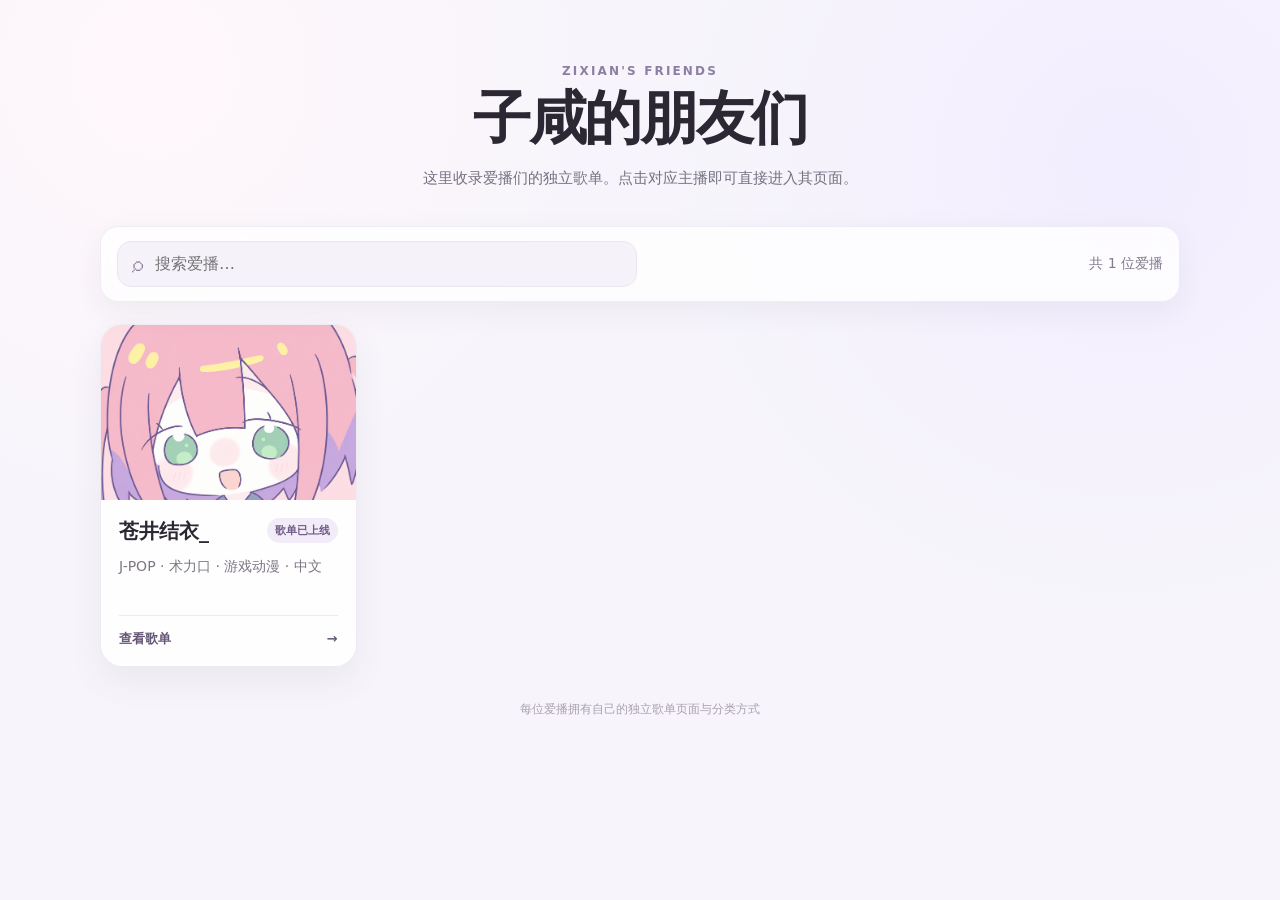
==== aibomen/index.html @ 03ca292f "Add aibomen landing redirect" ====
<!doctype html>
<html lang="zh-CN">
<head>
  <meta charset="utf-8" />
  <meta name="viewport" content="width=device-width,initial-scale=1" />
  <meta http-equiv="refresh" content="0; url=../" />
  <title>爱播们</title>
  <script>location.replace('../');</script>
</head>
<body>
  <p>正在返回“子咸的朋友们”总站…</p>
  <p><a href="../">点击这里返回总站</a></p>
</body>
</html>
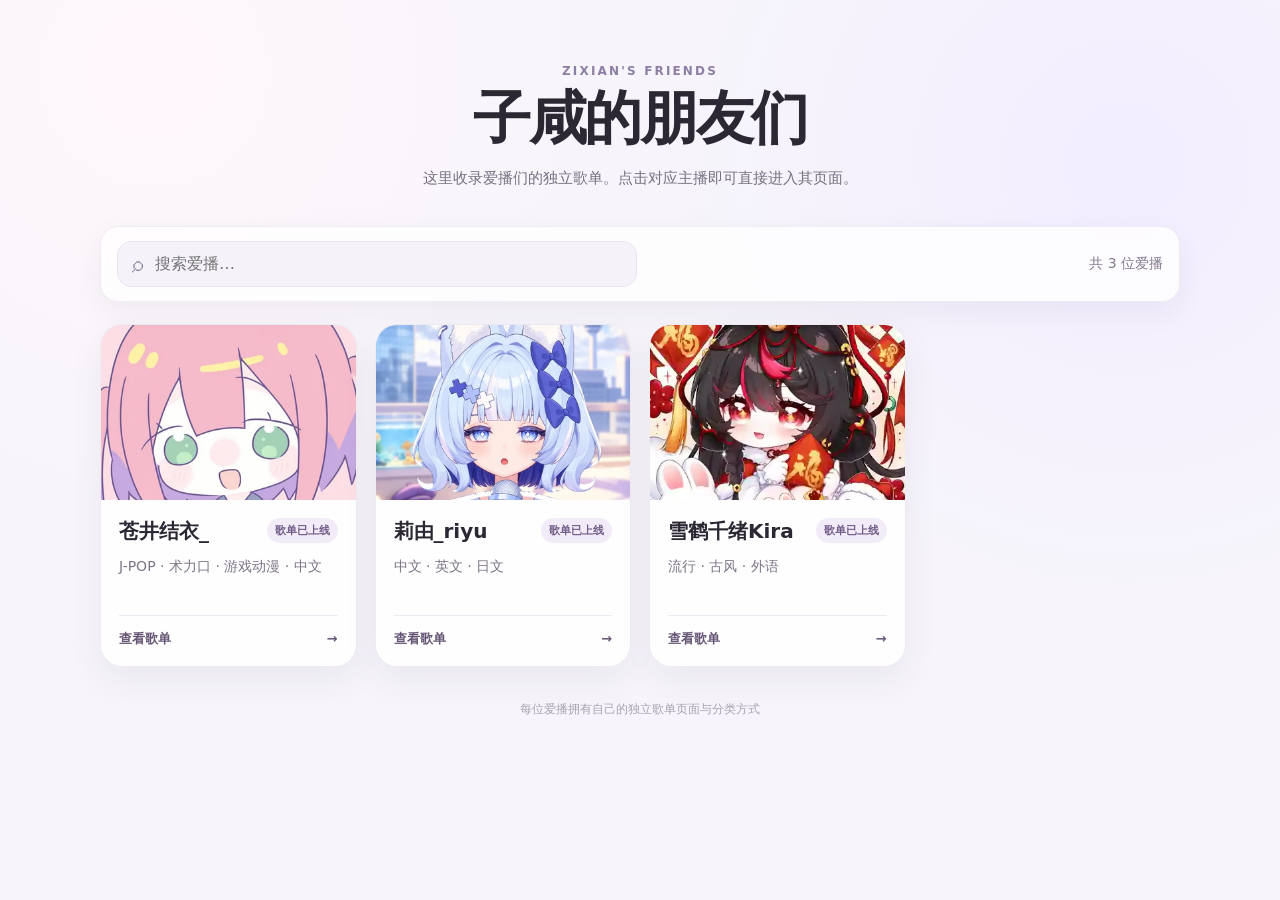
==== commit ca4c2237: "Add dedicated site favicon" ====
--- a/aibomen/index.html
+++ b/aibomen/index.html
@@ -5,6 +5,7 @@
   <meta name="viewport" content="width=device-width,initial-scale=1" />
   <meta http-equiv="refresh" content="0; url=../" />
   <title>爱播们</title>
+  <link rel="icon" type="image/webp" sizes="384x384" href="../site-icon.webp?v=1" />
   <script>location.replace('../');</script>
 </head>
 <body>
